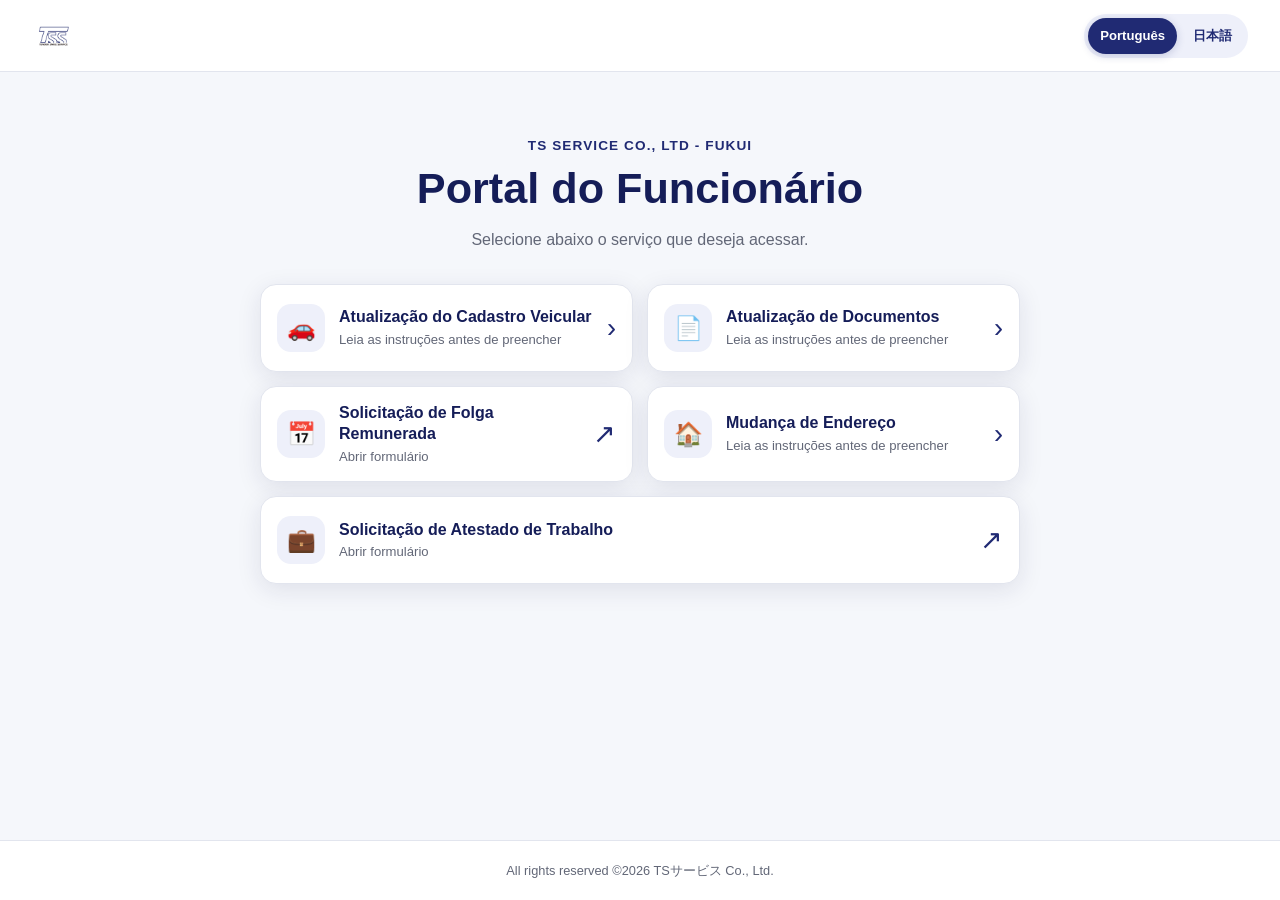
==== index.html @ 2addf6d5 "Configura portal como PWA" ====
<!DOCTYPE html>
<html lang="pt-BR">
<head>
  <meta charset="UTF-8">
  <meta name="viewport" content="width=device-width, initial-scale=1.0">

  <meta name="theme-color" content="#202a73">
  <meta name="description" content="Portal de serviços para funcionários da TS Service Fukui">

  <title>Portal TS Service Fukui</title>

  <link rel="stylesheet" href="./css/styles.css">
  <link
  rel="icon"
  type="image/png"
  href="./assets/images/logo.png"
>

<link
  rel="apple-touch-icon"
  href="./assets/icons/apple-touch-icon.png"
>

<link rel="manifest" href="./manifest.webmanifest">

<meta name="apple-mobile-web-app-capable" content="yes">
<meta name="apple-mobile-web-app-status-bar-style" content="default">
<meta name="apple-mobile-web-app-title" content="Portal TSS">
</head>

<body
  data-title-pt="Portal do Funcionário | TS Service Fukui"
  data-title-ja="従業員ポータル | TSサービス福井"
>
  <header class="site-header">
    <a class="brand" href="./index.html" aria-label="Portal TS Service Fukui">
      <img
        src="./assets/images/logo.png"
        alt="TS Service"
        class="brand-logo"
      >
    </a>

    <div class="language-selector" aria-label="Seleção de idioma">
      <button
        type="button"
        class="language-button is-active"
        data-language="pt"
      >
        Português
      </button>

      <button
        type="button"
        class="language-button"
        data-language="ja"
      >
        日本語
      </button>
    </div>
  </header>

  <main class="main-content">
    <section class="hero">
      <p
  class="hero-label"
  data-pt="TS Service Co., Ltd - Fukui"
  data-ja="TSサービス株式会社・福井"
>
  TS Service Co., Ltd - Fukui
</p>

      <h1
        data-pt="Portal do Funcionário"
        data-ja="従業員ポータル"
      >
        Portal do Funcionário
      </h1>

      <p
        class="hero-description"
        data-pt="Selecione abaixo o serviço que deseja acessar."
        data-ja="ご希望の手続きを選択してください。"
      >
        Selecione abaixo o serviço que deseja acessar.
      </p>
    </section>

    <section class="services" aria-label="Serviços disponíveis">
      <a class="service-card" href="./pages/veiculo.html">
        <span class="service-icon" aria-hidden="true">🚗</span>

        <span class="service-content">
          <strong
            data-pt="Atualização do Cadastro Veicular"
            data-ja="車両登録情報の更新"
          >
            Atualização do Cadastro Veicular
          </strong>

          <small
            data-pt="Leia as instruções antes de preencher"
            data-ja="入力前に説明をご確認ください"
          >
            Leia as instruções antes de preencher
          </small>
        </span>

        <span class="service-arrow" aria-hidden="true">›</span>
      </a>

      <a class="service-card" href="./pages/documentos.html">
        <span class="service-icon" aria-hidden="true">📄</span>

        <span class="service-content">
          <strong
            data-pt="Atualização de Documentos"
            data-ja="各種書類の更新"
          >
            Atualização de Documentos
          </strong>

          <small
            data-pt="Leia as instruções antes de preencher"
            data-ja="入力前に説明をご確認ください"
          >
            Leia as instruções antes de preencher
          </small>
        </span>

        <span class="service-arrow" aria-hidden="true">›</span>
      </a>

      <a
        class="service-card"
        href="https://forms.gle/nDyu8Qp6MiLQB9Au5"
        target="_blank"
        rel="noopener noreferrer"
      >
        <span class="service-icon" aria-hidden="true">📅</span>

        <span class="service-content">
          <strong
            data-pt="Solicitação de Folga Remunerada"
            data-ja="有給休暇申請"
          >
            Solicitação de Folga Remunerada
          </strong>

          <small
            data-pt="Abrir formulário"
            data-ja="フォームを開く"
          >
            Abrir formulário
          </small>
        </span>

        <span class="service-arrow" aria-hidden="true">↗</span>
      </a>

      <a class="service-card" href="./pages/endereco.html">
        <span class="service-icon" aria-hidden="true">🏠</span>

        <span class="service-content">
          <strong
            data-pt="Mudança de Endereço"
            data-ja="住所変更"
          >
            Mudança de Endereço
          </strong>

          <small
            data-pt="Leia as instruções antes de preencher"
            data-ja="入力前に説明をご確認ください"
          >
            Leia as instruções antes de preencher
          </small>
        </span>

        <span class="service-arrow" aria-hidden="true">›</span>
      </a>

      <a
        class="service-card"
        href="https://forms.gle/kNz7iqdX4a4sFZxM6"
        target="_blank"
        rel="noopener noreferrer"
      >
        <span class="service-icon" aria-hidden="true">💼</span>

        <span class="service-content">
          <strong
            data-pt="Solicitação de Atestado de Trabalho"
            data-ja="在職証明書発行申請"
          >
            Solicitação de Atestado de Trabalho
          </strong>

          <small
            data-pt="Abrir formulário"
            data-ja="フォームを開く"
          >
            Abrir formulário
          </small>
        </span>

        <span class="service-arrow" aria-hidden="true">↗</span>
      </a>
    </section>
  </main>

  <footer class="site-footer">
  <p>All rights reserved ©2026 TSサービス Co., Ltd.</p>
</footer>

  <script src="./js/app.js"></script>
</body>
</html>
---- css/styles.css ----
:root {
  --color-primary: #202a73;
  --color-primary-dark: #151d58;
  --color-primary-soft: #eef0fa;
  --color-background: #f5f7fb;
  --color-surface: #ffffff;
  --color-text: #1b1d29;
  --color-text-soft: #626777;
  --color-border: #e2e5ee;
  --color-shadow: rgba(25, 32, 80, 0.1);

  --content-width: 760px;
  --border-radius: 16px;
}

* {
  box-sizing: border-box;
}

html {
  min-height: 100%;
  background: var(--color-background);
}

body {
  min-height: 100vh;
  margin: 0;
  display: flex;
  flex-direction: column;
  color: var(--color-text);
  background: var(--color-background);
  font-family:
    Inter,
    "Noto Sans JP",
    "Yu Gothic",
    "Hiragino Kaku Gothic ProN",
    "Segoe UI",
    sans-serif;
  line-height: 1.5;
}

button,
a {
  -webkit-tap-highlight-color: transparent;
}

.site-header {
  min-height: 72px;
  padding: 12px 20px;
  display: flex;
  align-items: center;
  justify-content: space-between;
  gap: 16px;
  background: var(--color-surface);
  border-bottom: 1px solid var(--color-border);
}

.brand {
  display: inline-flex;
  align-items: center;
}

.brand-logo {
  display: block;
  width: auto;
  height: 44px;
  object-fit: contain;
}

.language-selector {
  padding: 4px;
  display: flex;
  flex-shrink: 0;
  gap: 4px;
  background: var(--color-primary-soft);
  border-radius: 999px;
}

.language-button {
  min-height: 36px;
  padding: 6px 12px;
  border: 0;
  border-radius: 999px;
  color: var(--color-primary);
  background: transparent;
  font: inherit;
  font-size: 0.82rem;
  font-weight: 700;
  cursor: pointer;
}

.language-button.is-active {
  color: #ffffff;
  background: var(--color-primary);
  box-shadow: 0 2px 8px rgba(32, 42, 115, 0.2);
}

.main-content {
  width: min(100% - 32px, var(--content-width));
  margin: 0 auto;
  padding: 48px 0 56px;
  flex: 1;
}

.hero {
  margin-bottom: 32px;
  text-align: center;
}

.hero-label {
  margin: 0 0 8px;
  color: var(--color-primary);
  font-size: 0.85rem;
  font-weight: 800;
  letter-spacing: 0.08em;
  text-transform: uppercase;
}

.hero h1 {
  margin: 0;
  color: var(--color-primary-dark);
  font-size: clamp(1.9rem, 6vw, 2.7rem);
  line-height: 1.15;
}

.hero-description {
  margin: 14px auto 0;
  color: var(--color-text-soft);
  font-size: 1rem;
}

.services {
  display: grid;
  gap: 14px;
}

.service-card {
  min-height: 88px;
  padding: 16px;
  display: grid;
  grid-template-columns: 48px 1fr auto;
  align-items: center;
  gap: 14px;
  color: var(--color-text);
  background: var(--color-surface);
  border: 1px solid var(--color-border);
  border-radius: var(--border-radius);
  box-shadow: 0 6px 24px var(--color-shadow);
  text-decoration: none;
  transition:
    transform 160ms ease,
    border-color 160ms ease,
    box-shadow 160ms ease;
}

.service-card:hover {
  transform: translateY(-2px);
  border-color: rgba(32, 42, 115, 0.35);
  box-shadow: 0 10px 28px rgba(25, 32, 80, 0.15);
}

.service-card:active {
  transform: scale(0.99);
}

.service-card:focus-visible,
.language-button:focus-visible {
  outline: 3px solid rgba(32, 42, 115, 0.3);
  outline-offset: 3px;
}

.service-icon {
  width: 48px;
  height: 48px;
  display: grid;
  place-items: center;
  background: var(--color-primary-soft);
  border-radius: 14px;
  font-size: 1.45rem;
}

.service-content {
  min-width: 0;
  display: flex;
  flex-direction: column;
  gap: 3px;
}

.service-content strong {
  color: var(--color-primary-dark);
  font-size: 1rem;
  line-height: 1.3;
}

.service-content small {
  color: var(--color-text-soft);
  font-size: 0.82rem;
  line-height: 1.35;
}

.service-arrow {
  color: var(--color-primary);
  font-size: 1.7rem;
  font-weight: 400;
}

.site-footer {
  padding: 20px;
  color: var(--color-text-soft);
  background: var(--color-surface);
  border-top: 1px solid var(--color-border);
  text-align: center;
  font-size: 0.8rem;
}

.site-footer p {
  margin: 0;
}

@media (min-width: 720px) {
  .site-header {
    padding-right: 32px;
    padding-left: 32px;
  }

  .main-content {
    padding-top: 64px;
  }

  .services {
    grid-template-columns: repeat(2, minmax(0, 1fr));
  }

  .service-card:last-child {
    grid-column: 1 / -1;
  }
}

@media (max-width: 480px) {
  .site-header {
    align-items: flex-start;
  }

  .brand-logo {
    height: 38px;
  }

  .language-button {
    padding-right: 9px;
    padding-left: 9px;
    font-size: 0.74rem;
  }

  .main-content {
    width: min(100% - 24px, var(--content-width));
    padding-top: 36px;
  }

  .service-card {
    min-height: 82px;
    padding: 14px;
    grid-template-columns: 44px 1fr auto;
    gap: 12px;
  }

  .service-icon {
    width: 44px;
    height: 44px;
    border-radius: 12px;
    font-size: 1.3rem;
  }
}

@media (prefers-reduced-motion: reduce) {
  *,
  *::before,
  *::after {
    scroll-behavior: auto !important;
    transition: none !important;
  }
}

/* Páginas explicativas */

.article-page {
  padding-top: 28px;
}

.back-link {
  width: fit-content;
  margin-bottom: 24px;
  display: inline-flex;
  align-items: center;
  gap: 8px;
  color: var(--color-primary);
  font-size: 0.9rem;
  font-weight: 700;
  text-decoration: none;
}

.back-link:hover {
  text-decoration: underline;
}

.article {
  padding: clamp(20px, 5vw, 40px);
  background: var(--color-surface);
  border: 1px solid var(--color-border);
  border-radius: 20px;
  box-shadow: 0 8px 30px var(--color-shadow);
}

.article-header {
  margin-bottom: 24px;
  display: flex;
  align-items: center;
  gap: 16px;
}

.article-icon {
  width: 58px;
  height: 58px;
  display: grid;
  flex: 0 0 58px;
  place-items: center;
  background: var(--color-primary-soft);
  border-radius: 16px;
  font-size: 1.7rem;
}

.article-label {
  margin: 0 0 4px;
  color: var(--color-primary);
  font-size: 0.78rem;
  font-weight: 800;
  letter-spacing: 0.08em;
  text-transform: uppercase;
}

.article h1 {
  margin: 0;
  color: var(--color-primary-dark);
  font-size: clamp(1.6rem, 5vw, 2.25rem);
  line-height: 1.2;
}

.article h2 {
  margin: 0 0 16px;
  color: var(--color-primary-dark);
  font-size: 1.25rem;
  line-height: 1.35;
}

.article h3 {
  margin: 0 0 10px;
  color: var(--color-text);
  font-size: 1.05rem;
  line-height: 1.4;
}

.article p {
  margin: 0 0 16px;
}

.article-introduction {
  color: var(--color-primary-dark);
  font-size: 1.08rem;
  font-weight: 650;
}

.content-section {
  margin-top: 32px;
  padding-top: 30px;
  border-top: 1px solid var(--color-border);
}

.notice {
  margin: 28px 0;
  padding: 20px;
  border: 1px solid;
  border-radius: 14px;
}

.notice h2 {
  font-size: 1.05rem;
}

.notice p:last-child {
  margin-bottom: 0;
}

.notice-danger {
  color: #651e27;
  background: #fff3f4;
  border-color: #efb8be;
}

.notice-danger h2 {
  color: #8b1f2d;
}

.notice-google {
  color: #25345d;
  background: #f0f5ff;
  border-color: #bfd0f5;
}

.notice-google h2 {
  color: #1b3f88;
}

.check-list {
  margin: 16px 0 0;
  padding: 0;
  display: grid;
  gap: 12px;
  list-style: none;
}

.check-list li {
  position: relative;
  padding-left: 28px;
}

.check-list li::before {
  position: absolute;
  top: 0;
  left: 0;
  color: var(--color-primary);
  content: "✓";
  font-weight: 900;
}

.step-list {
  margin: 20px 0 0;
  padding: 0;
  display: grid;
  gap: 18px;
  list-style: none;
}

.step-list > li {
  padding: 20px;
  display: grid;
  grid-template-columns: 38px 1fr;
  gap: 14px;
  background: var(--color-background);
  border: 1px solid var(--color-border);
  border-radius: 14px;
}

.step-list p:last-child {
  margin-bottom: 0;
}

.step-number {
  width: 38px;
  height: 38px;
  display: grid;
  place-items: center;
  color: #ffffff;
  background: var(--color-primary);
  border-radius: 50%;
  font-weight: 800;
}

.japanese-term {
  width: fit-content;
  padding: 7px 10px;
  color: var(--color-primary-dark);
  background: var(--color-primary-soft);
  border-radius: 8px;
  font-weight: 700;
}

.title-japanese {
  margin-top: 4px;
  display: block;
  color: var(--color-text-soft);
  font-size: 0.9em;
  font-weight: 600;
}

.instruction-image {
  margin: 24px 0 0;
  padding: 12px;
  overflow: hidden;
  background: var(--color-background);
  border: 1px solid var(--color-border);
  border-radius: 14px;
}

.instruction-image img {
  width: 100%;
  height: auto;
  display: block;
  border-radius: 9px;
}

.instruction-image figcaption {
  padding: 12px 4px 2px;
  color: var(--color-text-soft);
  font-size: 0.84rem;
  text-align: center;
}

.primary-action {
  min-height: 56px;
  margin-top: 24px;
  padding: 14px 20px;
  display: flex;
  align-items: center;
  justify-content: center;
  gap: 10px;
  color: #ffffff;
  background: var(--color-primary);
  border-radius: 14px;
  box-shadow: 0 8px 20px rgba(32, 42, 115, 0.22);
  font-size: 1rem;
  font-weight: 800;
  text-align: center;
  text-decoration: none;
  transition:
    transform 160ms ease,
    background-color 160ms ease;
}

.primary-action:hover {
  background: var(--color-primary-dark);
  transform: translateY(-2px);
}

.primary-action:active {
  transform: scale(0.99);
}

.primary-action:focus-visible,
.back-link:focus-visible {
  outline: 3px solid rgba(32, 42, 115, 0.3);
  outline-offset: 3px;
}

@media (max-width: 480px) {
  .article-page {
    padding-top: 20px;
  }

  .article {
    padding: 20px 16px;
    border-radius: 16px;
  }

  .article-header {
    align-items: flex-start;
  }

  .article-icon {
    width: 50px;
    height: 50px;
    flex-basis: 50px;
    border-radius: 14px;
    font-size: 1.45rem;
  }

  .notice {
    padding: 17px 15px;
  }

  .step-list > li {
    padding: 16px 14px;
    grid-template-columns: 34px 1fr;
    gap: 11px;
  }

  .step-number {
    width: 34px;
    height: 34px;
  }
}

.secondary-action {
  width: fit-content;
  min-height: 44px;
  margin-top: 8px;
  padding: 10px 14px;
  display: inline-flex;
  align-items: center;
  justify-content: center;
  gap: 8px;
  color: var(--color-primary);
  background: var(--color-primary-soft);
  border: 1px solid rgba(32, 42, 115, 0.2);
  border-radius: 10px;
  font-size: 0.9rem;
  font-weight: 750;
  text-decoration: none;
}

.secondary-action:hover {
  background: #e2e6f7;
}

.secondary-action:focus-visible {
  outline: 3px solid rgba(32, 42, 115, 0.3);
  outline-offset: 3px;
}
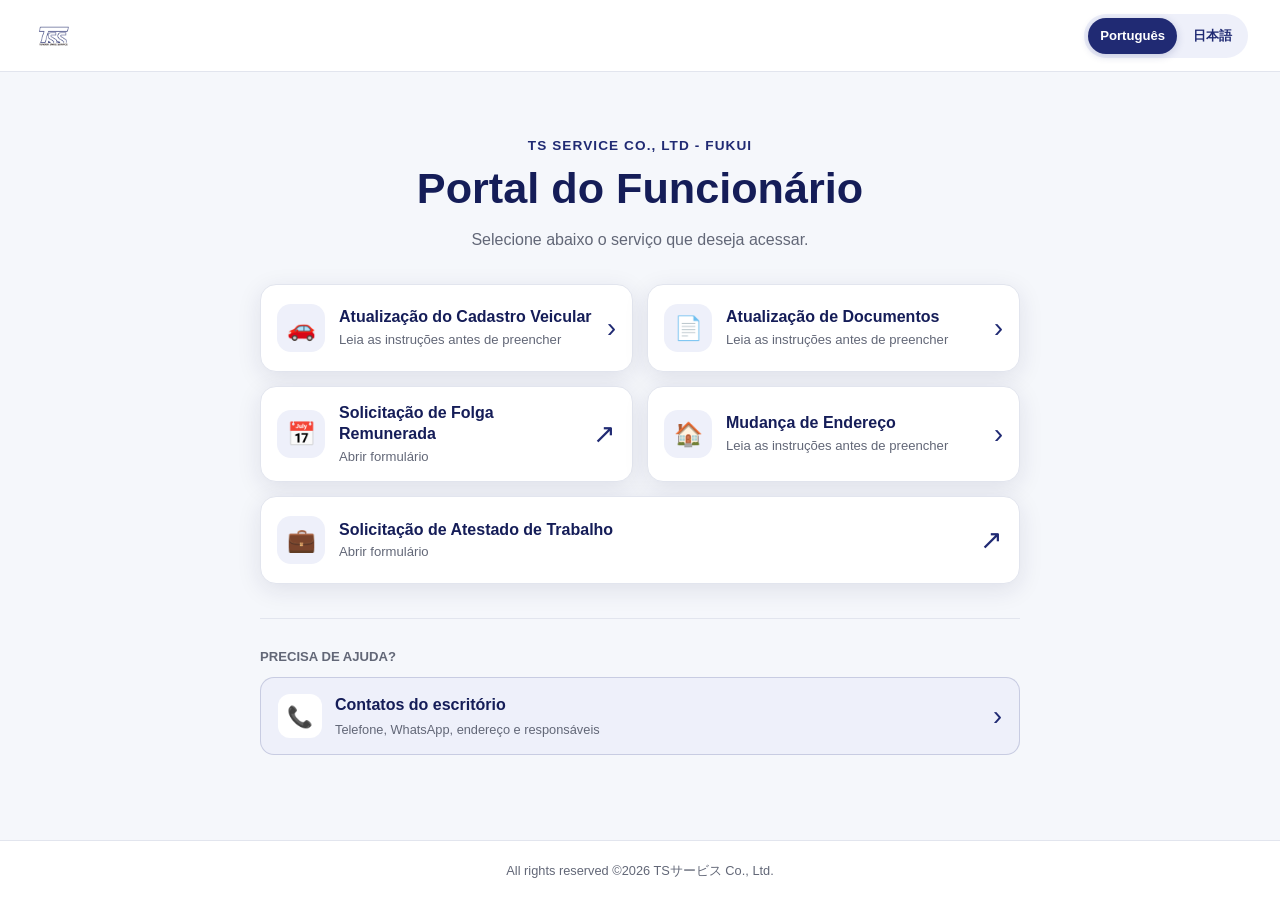
==== commit bd1fccc5: "Adiciona pagina de contatos do escritorio" ====
--- a/index.html
+++ b/index.html
@@ -3,6 +3,7 @@
 <head>
   <meta charset="UTF-8">
   <meta name="viewport" content="width=device-width, initial-scale=1.0">
+  <meta name="robots" content="noindex, nofollow">
 
   <meta name="theme-color" content="#202a73">
   <meta name="description" content="Portal de serviços para funcionários da TS Service Fukui">
@@ -207,6 +208,37 @@
         <span class="service-arrow" aria-hidden="true">↗</span>
       </a>
     </section>
+    <section class="support-section">
+  <p
+    class="support-label"
+    data-pt="Precisa de ajuda?"
+    data-ja="お困りですか？"
+  >
+    Precisa de ajuda?
+  </p>
+
+  <a class="support-card" href="./pages/contatos.html">
+    <span class="support-icon" aria-hidden="true">📞</span>
+
+    <span>
+      <strong
+        data-pt="Contatos do escritório"
+        data-ja="事務所の連絡先"
+      >
+        Contatos do escritório
+      </strong>
+
+      <small
+        data-pt="Telefone, WhatsApp, endereço e responsáveis"
+        data-ja="電話、WhatsApp、住所、担当者"
+      >
+        Telefone, WhatsApp, endereço e responsáveis
+      </small>
+    </span>
+
+    <span class="service-arrow" aria-hidden="true">›</span>
+  </a>
+</section>
   </main>
 
   <footer class="site-footer">
--- a/css/styles.css
+++ b/css/styles.css
@@ -603,4 +603,223 @@
 .secondary-action:focus-visible {
   outline: 3px solid rgba(32, 42, 115, 0.3);
   outline-offset: 3px;
+}
+
+[hidden] {
+  display: none !important;
+}
+
+.connection-banner {
+  position: fixed;
+  right: 16px;
+  bottom: 16px;
+  left: 16px;
+  z-index: 1000;
+  max-width: 680px;
+  margin: 0 auto;
+  padding: 13px 18px;
+  color: #5d4300;
+  background: #fff4c7;
+  border: 1px solid #e4c765;
+  border-radius: 12px;
+  box-shadow: 0 8px 28px rgba(45, 36, 5, 0.18);
+  font-size: 0.9rem;
+  font-weight: 700;
+  text-align: center;
+}
+
+/* Página de contatos */
+
+.contact-grid {
+  display: grid;
+  gap: 14px;
+}
+
+.contact-card,
+.responsible-card {
+  padding: 18px;
+  background: var(--color-background);
+  border: 1px solid var(--color-border);
+  border-radius: 14px;
+}
+
+.contact-card {
+  display: flex;
+  flex-direction: column;
+  align-items: flex-start;
+  gap: 8px;
+}
+
+.contact-label {
+  color: var(--color-text-soft);
+  font-size: 0.8rem;
+  font-weight: 750;
+  text-transform: uppercase;
+}
+
+.contact-card strong {
+  color: var(--color-primary-dark);
+  font-size: 1.2rem;
+}
+
+.responsible-list {
+  display: grid;
+  gap: 14px;
+}
+
+.responsible-card {
+  display: flex;
+  align-items: center;
+  justify-content: space-between;
+  gap: 18px;
+}
+
+.responsible-card > div:first-child {
+  min-width: 0;
+  display: flex;
+  flex-direction: column;
+  gap: 3px;
+}
+
+.responsible-card strong {
+  color: var(--color-primary-dark);
+}
+
+.responsible-card span {
+  color: var(--color-text-soft);
+  font-size: 0.9rem;
+}
+
+.contact-actions {
+  display: flex;
+  flex-shrink: 0;
+  gap: 8px;
+}
+
+.contact-action {
+  min-height: 40px;
+  padding: 9px 12px;
+  display: inline-flex;
+  align-items: center;
+  justify-content: center;
+  gap: 5px;
+  color: var(--color-primary);
+  background: var(--color-primary-soft);
+  border: 1px solid rgba(32, 42, 115, 0.18);
+  border-radius: 9px;
+  font-size: 0.84rem;
+  font-weight: 750;
+  text-decoration: none;
+}
+
+.contact-action:hover {
+  background: #e2e6f7;
+}
+
+.whatsapp-action {
+  color: #ffffff;
+  background: #187c47;
+  border-color: #187c47;
+}
+
+.whatsapp-action:hover {
+  background: #12683a;
+}
+
+.contact-action:focus-visible {
+  outline: 3px solid rgba(32, 42, 115, 0.3);
+  outline-offset: 3px;
+}
+
+.office-address {
+  margin-bottom: 16px;
+  color: var(--color-text);
+  font-size: 1rem;
+  font-style: normal;
+  line-height: 1.75;
+}
+
+@media (min-width: 600px) {
+  .contact-grid {
+    grid-template-columns: repeat(2, minmax(0, 1fr));
+  }
+}
+
+@media (max-width: 580px) {
+  .responsible-card {
+    align-items: stretch;
+    flex-direction: column;
+  }
+
+  .contact-actions {
+    width: 100%;
+  }
+
+  .contact-actions .contact-action {
+    flex: 1;
+  }
+}
+/* Acesso aos contatos na página inicial */
+
+.support-section {
+  margin-top: 34px;
+  padding-top: 28px;
+  border-top: 1px solid var(--color-border);
+}
+
+.support-label {
+  margin: 0 0 10px;
+  color: var(--color-text-soft);
+  font-size: 0.82rem;
+  font-weight: 750;
+  text-transform: uppercase;
+}
+
+.support-card {
+  min-height: 76px;
+  padding: 15px 17px;
+  display: grid;
+  grid-template-columns: 44px 1fr auto;
+  align-items: center;
+  gap: 13px;
+  color: var(--color-text);
+  background: var(--color-primary-soft);
+  border: 1px solid rgba(32, 42, 115, 0.18);
+  border-radius: 14px;
+  text-decoration: none;
+}
+
+.support-card:hover {
+  border-color: rgba(32, 42, 115, 0.4);
+}
+
+.support-icon {
+  width: 44px;
+  height: 44px;
+  display: grid;
+  place-items: center;
+  background: #ffffff;
+  border-radius: 12px;
+  font-size: 1.3rem;
+}
+
+.support-card > span:nth-child(2) {
+  min-width: 0;
+  display: flex;
+  flex-direction: column;
+  gap: 3px;
+}
+
+.support-card strong {
+  color: var(--color-primary-dark);
+}
+
+.support-card small {
+  color: var(--color-text-soft);
+  font-size: 0.8rem;
+}
+
+.support-card:focus-visible {
+  outline: 3px solid rgba(32, 42, 115, 0.3);
+  outline-offset: 3px;
 }
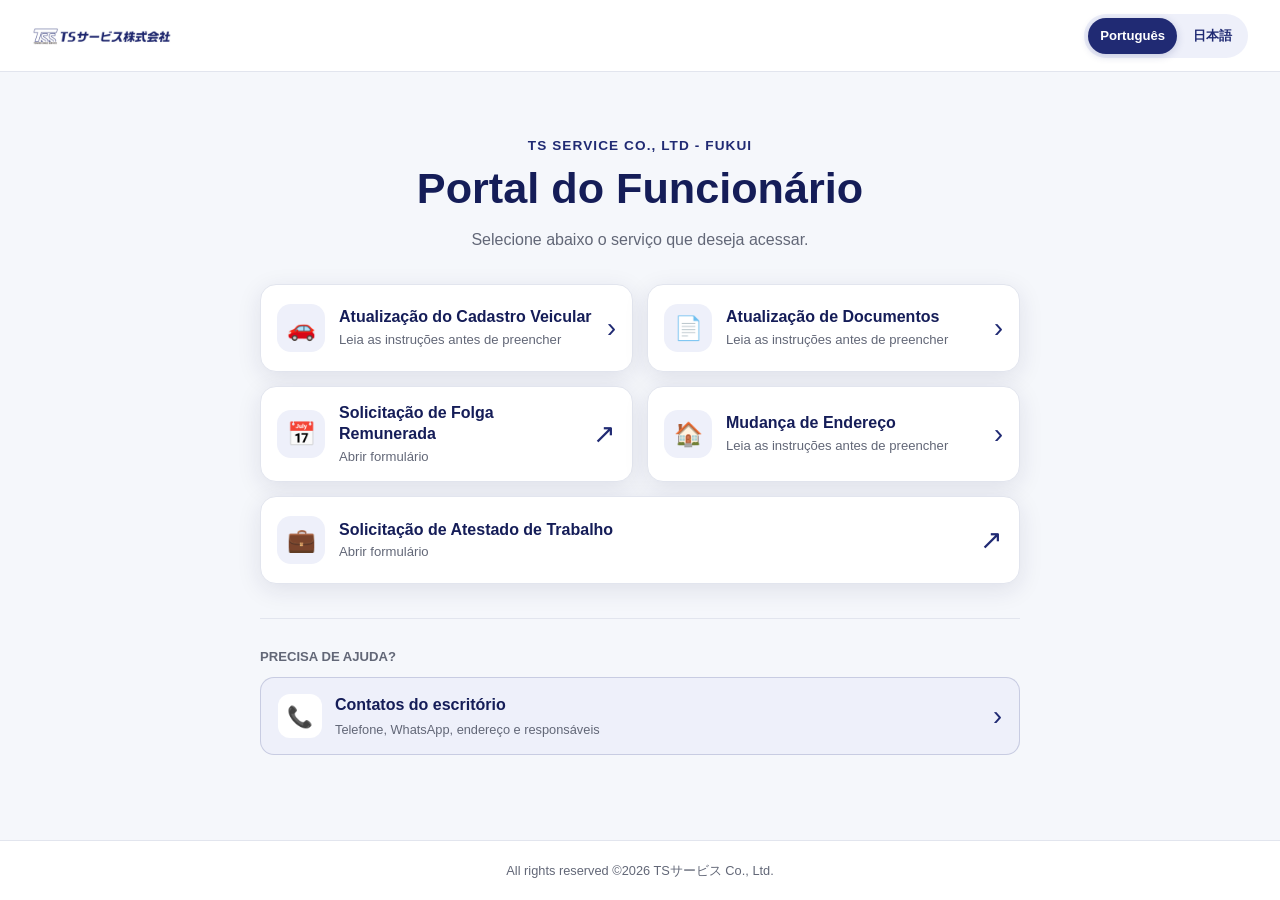
==== commit 0a363755: "Alteracao da logo para horizontal" ====
--- a/index.html
+++ b/index.html
@@ -36,10 +36,10 @@
   <header class="site-header">
     <a class="brand" href="./index.html" aria-label="Portal TS Service Fukui">
       <img
-        src="./assets/images/logo.png"
-        alt="TS Service"
-        class="brand-logo"
-      >
+  src="./assets/images/logo-horizontal.png"
+  alt="TSサービス株式会社"
+  class="brand-logo"
+>
     </a>
 
     <div class="language-selector" aria-label="Seleção de idioma">
@@ -238,9 +238,128 @@
 
     <span class="service-arrow" aria-hidden="true">›</span>
   </a>
+  <button
+  type="button"
+  class="support-card install-card"
+  id="install-button"
+  hidden
+>
+  <span class="support-icon" aria-hidden="true">📲</span>
+
+  <span>
+    <strong
+      data-pt="Instalar o Portal TSS"
+      data-ja="Portal TSSをインストール"
+    >
+      Instalar o Portal TSS
+    </strong>
+
+    <small
+      data-pt="Adicionar à tela inicial deste aparelho"
+      data-ja="この端末のホーム画面に追加"
+    >
+      Adicionar à tela inicial deste aparelho
+    </small>
+  </span>
+
+  <span class="service-arrow" aria-hidden="true">›</span>
+</button>
 </section>
   </main>
-
+<div class="install-modal" id="install-modal" hidden>
+  <div class="install-backdrop" data-close-install></div>
+
+  <section
+    class="install-dialog"
+    role="dialog"
+    aria-modal="true"
+    aria-labelledby="install-dialog-title"
+  >
+    <button
+      type="button"
+      class="install-close"
+      data-close-install
+      aria-label="Fechar"
+    >
+      ×
+    </button>
+
+    <span class="install-dialog-icon" aria-hidden="true">📲</span>
+
+    <h2
+      id="install-dialog-title"
+      data-pt="Instalar o Portal TSS"
+      data-ja="Portal TSSをインストール"
+    >
+      Instalar o Portal TSS
+    </h2>
+
+    <div class="install-instructions" id="install-instructions"></div>
+
+    <button
+      type="button"
+      class="secondary-action copy-link-button"
+      id="copy-portal-link"
+      hidden
+    >
+      <span
+        data-pt="Copiar endereço do portal"
+        data-ja="ポータルのURLをコピー"
+      >
+        Copiar endereço do portal
+      </span>
+    </button>
+  </section>
+</div>
+
+<div
+  class="install-toast"
+  id="install-toast"
+  role="status"
+  aria-live="polite"
+  hidden
+>
+  <button
+    type="button"
+    class="install-toast-action"
+    id="install-toast-action"
+  >
+    <span class="install-toast-icon" aria-hidden="true">📲</span>
+
+    <span class="install-toast-content">
+      <strong
+        data-pt="Instale o Portal TSS"
+        data-ja="Portal TSSをインストール"
+      >
+        Instale o Portal TSS
+      </strong>
+
+      <small
+        data-pt="Adicione à tela inicial para acessar com mais facilidade."
+        data-ja="ホーム画面に追加すると、簡単にアクセスできます。"
+      >
+        Adicione à tela inicial para acessar com mais facilidade.
+      </small>
+
+      <span
+        class="install-toast-link"
+        data-pt="Instalar agora"
+        data-ja="今すぐインストール"
+      >
+        Instalar agora
+      </span>
+    </span>
+  </button>
+
+  <button
+    type="button"
+    class="install-toast-close"
+    id="install-toast-close"
+    aria-label="Fechar aviso"
+  >
+    ×
+  </button>
+</div>
   <footer class="site-footer">
   <p>All rights reserved ©2026 TSサービス Co., Ltd.</p>
 </footer>
--- a/css/styles.css
+++ b/css/styles.css
@@ -62,8 +62,9 @@
 
 .brand-logo {
   display: block;
-  width: auto;
-  height: 44px;
+  width: min(140px, calc(100vw - 140px));
+  height: auto;
+  max-height: 55px;
   object-fit: contain;
 }
 
@@ -822,4 +823,296 @@
 .support-card:focus-visible {
   outline: 3px solid rgba(32, 42, 115, 0.3);
   outline-offset: 3px;
+}
+/* Instalação da PWA */
+
+.install-card {
+  width: 100%;
+  margin-top: 12px;
+  font: inherit;
+  text-align: left;
+  cursor: pointer;
+}
+
+.install-modal {
+  position: fixed;
+  inset: 0;
+  z-index: 2000;
+  display: grid;
+  place-items: center;
+  padding: 20px;
+}
+
+.install-backdrop {
+  position: absolute;
+  inset: 0;
+  background: rgba(12, 16, 42, 0.62);
+  backdrop-filter: blur(3px);
+}
+
+.install-dialog {
+  position: relative;
+  z-index: 1;
+  width: min(100%, 480px);
+  max-height: min(720px, calc(100vh - 40px));
+  padding: 28px;
+  overflow-y: auto;
+  background: var(--color-surface);
+  border-radius: 20px;
+  box-shadow: 0 20px 60px rgba(12, 16, 42, 0.3);
+}
+
+.install-dialog-icon {
+  width: 54px;
+  height: 54px;
+  margin-bottom: 16px;
+  display: grid;
+  place-items: center;
+  background: var(--color-primary-soft);
+  border-radius: 15px;
+  font-size: 1.6rem;
+}
+
+.install-dialog h2 {
+  margin: 0 38px 18px 0;
+  color: var(--color-primary-dark);
+  font-size: 1.45rem;
+  line-height: 1.25;
+}
+
+.install-close {
+  position: absolute;
+  top: 16px;
+  right: 16px;
+  width: 38px;
+  height: 38px;
+  display: grid;
+  place-items: center;
+  color: var(--color-text-soft);
+  background: var(--color-background);
+  border: 1px solid var(--color-border);
+  border-radius: 50%;
+  font-size: 1.55rem;
+  line-height: 1;
+  cursor: pointer;
+}
+
+.install-instructions {
+  color: var(--color-text);
+}
+
+.install-instructions p {
+  margin: 0 0 16px;
+}
+
+.install-instructions ol {
+  margin: 0;
+  padding-left: 24px;
+  display: grid;
+  gap: 12px;
+}
+
+.install-instructions li {
+  padding-left: 4px;
+}
+
+.install-instructions strong {
+  color: var(--color-primary-dark);
+}
+
+.copy-link-button {
+  margin-top: 20px;
+  font-family: inherit;
+  cursor: pointer;
+}
+
+body.modal-open {
+  overflow: hidden;
+}
+
+@media (max-width: 480px) {
+  .install-modal {
+    padding: 12px;
+    align-items: end;
+  }
+
+  .install-dialog {
+    width: 100%;
+    max-height: calc(100vh - 24px);
+    padding: 24px 20px;
+    border-radius: 20px 20px 14px 14px;
+  }
+}
+.copy-success {
+  margin-top: 16px !important;
+  padding: 10px 12px;
+  color: #175b36;
+  background: #eaf8f0;
+  border: 1px solid #a9d9bc;
+  border-radius: 9px;
+  font-size: 0.88rem;
+  font-weight: 700;
+}
+
+.notice-privacy {
+  color: #234d3a;
+  background: #edf8f2;
+  border-color: #b8ddc9;
+}
+
+.notice-privacy h2 {
+  color: #17633e;
+}
+
+/* Aviso temporário de instalação */
+
+.install-toast {
+  position: fixed;
+  right: 16px;
+  bottom: calc(16px + env(safe-area-inset-bottom));
+  z-index: 1500;
+  width: min(calc(100% - 32px), 420px);
+  display: grid;
+  grid-template-columns: 1fr auto;
+  align-items: start;
+  overflow: hidden;
+  background: var(--color-surface);
+  border: 1px solid rgba(32, 42, 115, 0.22);
+  border-radius: 16px;
+  box-shadow: 0 16px 45px rgba(12, 16, 42, 0.24);
+  animation: install-toast-enter 280ms ease-out;
+}
+
+.install-toast-action {
+  min-width: 0;
+  padding: 16px;
+  display: grid;
+  grid-template-columns: 44px 1fr;
+  align-items: center;
+  gap: 12px;
+  color: var(--color-text);
+  background: transparent;
+  border: 0;
+  font: inherit;
+  text-align: left;
+  cursor: pointer;
+}
+
+.install-toast-icon {
+  width: 44px;
+  height: 44px;
+  display: grid;
+  place-items: center;
+  background: var(--color-primary-soft);
+  border-radius: 12px;
+  font-size: 1.35rem;
+}
+
+.install-toast-content {
+  min-width: 0;
+  display: flex;
+  flex-direction: column;
+  gap: 3px;
+}
+
+.install-toast-content strong {
+  color: var(--color-primary-dark);
+  font-size: 0.95rem;
+}
+
+.install-toast-content small {
+  color: var(--color-text-soft);
+  font-size: 0.78rem;
+  line-height: 1.35;
+}
+
+.install-toast-link {
+  margin-top: 3px;
+  color: var(--color-primary);
+  font-size: 0.8rem;
+  font-weight: 800;
+}
+
+.install-toast-close {
+  width: 38px;
+  height: 38px;
+  margin: 8px 8px 0 0;
+  display: grid;
+  place-items: center;
+  color: var(--color-text-soft);
+  background: transparent;
+  border: 0;
+  border-radius: 50%;
+  font-size: 1.35rem;
+  cursor: pointer;
+}
+
+.install-toast-close:hover {
+  background: var(--color-background);
+}
+
+.install-toast-action:focus-visible,
+.install-toast-close:focus-visible {
+  outline: 3px solid rgba(32, 42, 115, 0.3);
+  outline-offset: -3px;
+}
+
+@keyframes install-toast-enter {
+  from {
+    opacity: 0;
+    transform: translateY(18px);
+  }
+
+  to {
+    opacity: 1;
+    transform: translateY(0);
+  }
+}
+
+@media (max-width: 480px) {
+  .install-toast {
+    right: 12px;
+    bottom: calc(12px + env(safe-area-inset-bottom));
+    width: calc(100% - 24px);
+  }
+
+  .install-toast-action {
+    padding: 14px 12px;
+    grid-template-columns: 40px 1fr;
+    gap: 10px;
+  }
+
+  .install-toast-icon {
+    width: 40px;
+    height: 40px;
+  }
+}
+
+.safari-menu-guide {
+  margin: 0 0 20px;
+  padding: 14px;
+  display: grid;
+  grid-template-columns: 52px 1fr;
+  align-items: center;
+  gap: 12px;
+  color: var(--color-text);
+  background: var(--color-primary-soft);
+  border: 1px solid rgba(32, 42, 115, 0.16);
+  border-radius: 12px;
+  font-size: 0.88rem;
+  line-height: 1.45;
+}
+
+.safari-menu-example {
+  width: 52px;
+  height: 42px;
+  display: grid;
+  place-items: center;
+  color: #0878ff;
+  background: #ffffff;
+  border-radius: 12px;
+  box-shadow: 0 3px 12px rgba(20, 40, 90, 0.12);
+  font-size: 1.25rem;
+  font-weight: 900;
+  letter-spacing: 2px;
 }
